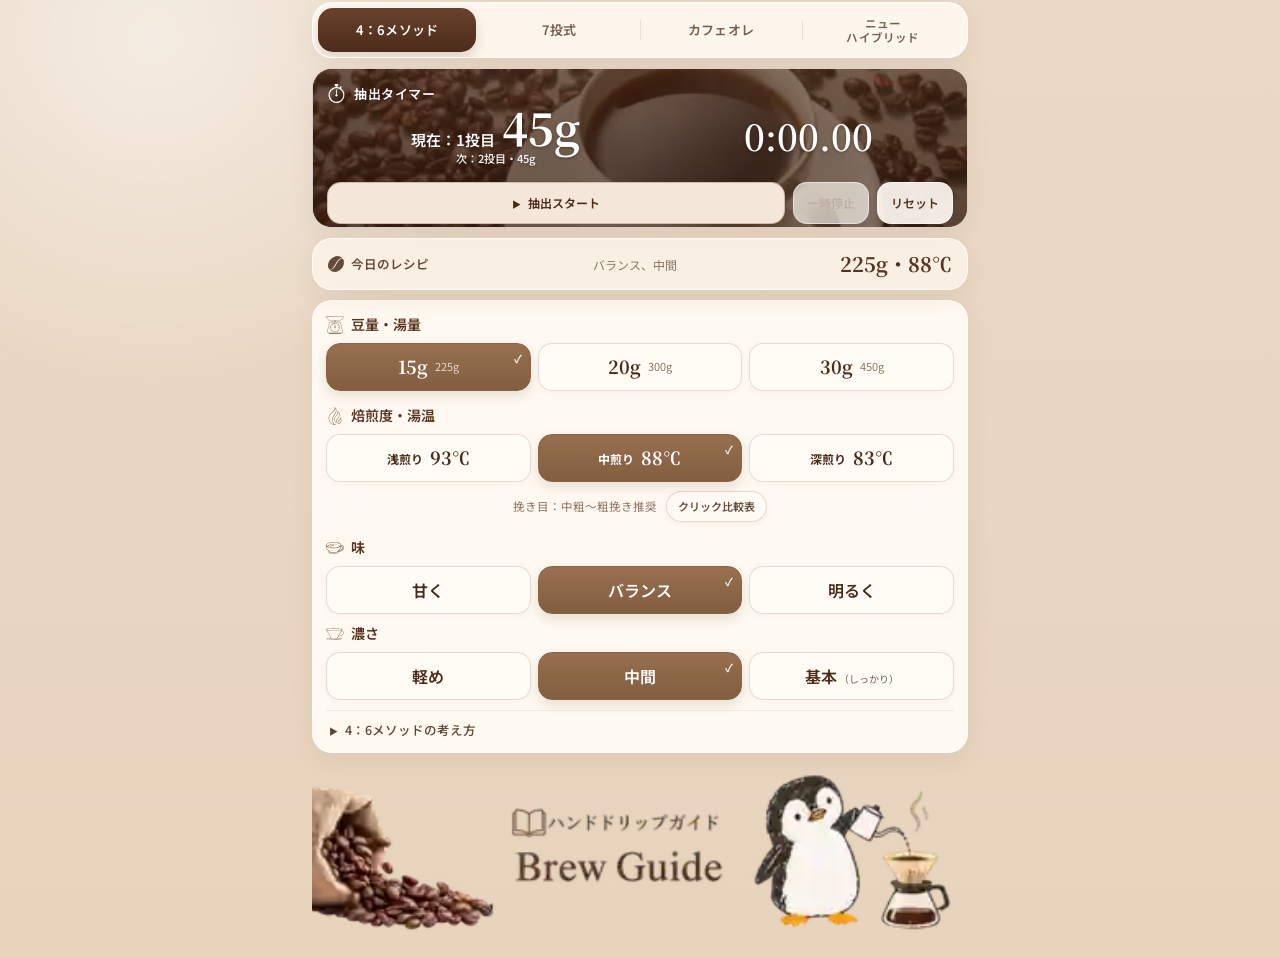
==== index.html @ 6f5ba607 "Repair recipe mode selector locking" ====
<!doctype html>
<html lang="ja">
<head>
<meta charset="utf-8">
<meta name="viewport" content="width=device-width,initial-scale=1,viewport-fit=cover">
<meta name="theme-color" content="#ead8c4">
<meta name="apple-mobile-web-app-capable" content="yes">
<meta name="apple-mobile-web-app-title" content="Brew Guide">
<title>Brew Guide</title>
<link rel="preconnect" href="https://fonts.googleapis.com">
<link rel="preconnect" href="https://fonts.gstatic.com" crossorigin>
<link href="https://fonts.googleapis.com/css2?family=Noto+Sans+JP:wght@400;500;600;700&family=Noto+Serif+JP:wght@500;600;700&display=swap" rel="stylesheet">
<link rel="manifest" href="manifest.webmanifest?v=19">
<link rel="apple-touch-icon" href="./apple-touch-icon.png?v=19">
<link rel="stylesheet" href="./theme.css?v=31">
</head>
<body>
<main class="wrap">
  <nav class="modeSwitch" aria-label="抽出レシピ切替">
    <button class="modeBtn active" data-mode="46">4：6メソッド</button>
    <button class="modeBtn" data-mode="seven">7投式</button>
    <button class="modeBtn" data-mode="cafe">カフェオレ</button>
    <button class="modeBtn hybridModeBtn" data-mode="hybrid">ニュー<br>ハイブリッド</button>
  </nav>

  <section class="timer fourSixTimer" id="timerSection">
    <div class="timerTitle"><svg class="icon" aria-hidden="true"><use href="./coffee-icons.svg#stopwatch"></use></svg>抽出タイマー</div>
    <div class="timerCard" id="timerCard">
      <div class="dots" id="dots"></div>
      <div class="readout">
        <div class="amountWrap">
          <div class="currentPour"><span class="timerStep" id="timerStep">現在：1投目</span><span class="timerAmount" id="timerAmount">45g</span></div>
          <span class="timerNext" id="timerNext">次：2投目・45g</span>
        </div>
        <div class="clock" id="clock">0:00.00</div>
      </div>
    </div>
    <div class="actions">
      <button class="primary" id="start">抽出スタート</button>
      <button id="pause" disabled>一時停止</button>
      <button id="reset">リセット</button>
    </div>
  </section>

  <section class="timer hidden" id="cafePourCard">
    <div class="timerTitle"><svg class="icon" aria-hidden="true"><use href="./coffee-icons.svg#dripper"></use></svg>抽出レシピ</div>
    <div class="cafePourStatic"><div class="cafePourMain" id="cafePourMain">30g × 5投</div></div>
  </section>

  <section class="card recipe">
    <div class="recipeLabel"><svg class="icon" aria-hidden="true"><use href="./coffee-icons.svg#bean"></use></svg>今日のレシピ</div>
    <div class="recipeStyle" id="summary">バランス、中間</div>
    <div class="recipeMeta"><span id="water">225g</span><span id="recipeSep">・</span><span id="temp">88℃</span></div>
  </section>

  <section class="card settings" id="settings46">
    <div class="block">
      <h2><svg class="icon" aria-hidden="true"><use href="./coffee-icons.svg#scale"></use></svg>豆量・湯量</h2>
      <div class="grid3" id="beans">
        <button class="choice bean active" data-v="15"><span class="beanMain">15g</span><span class="beanWater">225g</span></button>
        <button class="choice bean" data-v="20"><span class="beanMain">20g</span><span class="beanWater">300g</span></button>
        <button class="choice bean" data-v="30"><span class="beanMain">30g</span><span class="beanWater">450g</span></button>
      </div>
    </div>

    <div class="block">
      <h2><svg class="icon" aria-hidden="true"><use href="./coffee-icons.svg#flame"></use></svg>焙煎度・湯温</h2>
      <div class="grid3" id="roasts">
        <button class="choice roast" data-v="light"><strong>浅煎り</strong><span class="temp">93℃</span></button>
        <button class="choice roast active" data-v="medium"><strong>中煎り</strong><span class="temp">88℃</span></button>
        <button class="choice roast" data-v="dark"><strong>深煎り</strong><span class="temp">83℃</span></button>
      </div>
      <div class="grind"><span>挽き目：中粗〜粗挽き推奨</span><a class="compareBtn" href="./grinder.html">クリック比較表</a></div>
    </div>

    <div class="block tasteBlock">
      <h2><svg class="icon" aria-hidden="true"><use href="./coffee-icons.svg#taste"></use></svg>味</h2>
      <div class="grid3 taste" id="flavors">
        <button class="choice" data-v="sweet">甘く</button>
        <button class="choice active" data-v="balanced">バランス</button>
        <button class="choice" data-v="bright">明るく</button>
      </div>
    </div>

    <div class="block strengthBlock">
      <h2><svg class="icon" aria-hidden="true"><use href="./coffee-icons.svg#dripper"></use></svg>濃さ</h2>
      <div class="grid3" id="strengthChoices">
        <button class="choice" data-v="1">軽め</button>
        <button class="choice active" data-v="2">中間</button>
        <button class="choice" data-v="3">基本<span class="strengthNote">（しっかり）</span></button>
      </div>
    </div>

    <details>
      <summary>4：6メソッドの考え方</summary>
      <div class="details">
        <p>1. 粉量の15倍のお湯を使います。20gなら300gです。</p>
        <p>2. 総湯量を40％と60％に分けます。</p>
        <p>3. 最初の40％を2投に分け、1投目と2投目の量で甘さと明るさを調整します。</p>
        <p>4. 残り60％は分割回数で濃度を調整します。</p>
      </div>
    </details>
  </section>

  <section class="card fixedSettings hidden" id="settingsSeven">
    <p class="cafeSectionTitle"><svg class="icon" aria-hidden="true"><use href="./coffee-icons.svg#scale"></use></svg>抽出レシピ</p>
    <div class="infoGrid">
      <div class="infoItem"><div class="infoLabel">豆量</div><div class="infoValue">17.5g</div></div>
      <div class="infoItem"><div class="infoLabel">総湯量</div><div class="infoValue">210g</div></div>
      <div class="infoItem"><div class="infoLabel">1投あたり</div><div class="infoValue">30g × 7投</div></div>
      <div class="infoItem"><div class="infoLabel">注湯間隔</div><div class="infoValue">20秒</div></div>
      <div class="infoItem wide"><div class="infoLabel">湯温</div><div class="infoSplit"><div class="infoValue">90℃ → 75℃</div><span>1〜4投目 → 5〜7投目</span></div></div>
      <div class="infoItem wide"><div class="infoLabel">挽き目</div><div class="infoValue">粗挽き</div><div class="infoSub">TIMEMORE C2：30〜31クリック目安</div><a class="compareBtn infoCompare" href="./grinder.html">クリック比較表</a></div>
    </div>
    <div class="timelineWrap">
      <div class="timelineLabel">注湯タイミング</div>
      <div class="timeline">0:00 / 0:20 / 0:40 / 1:00 / 1:20 / 1:40 / 2:00</div>
      <p class="note">1:10に75℃への温度切替を通知。7投目以降は落ち切りまでタイマーを継続します。</p>
    </div>
    <details>
      <summary>7投式の考え方</summary>
      <div class="details">
        <p>1. 粗挽きの粉に対して、少量のお湯を7回に分けて注ぎます。</p>
        <p>2. 注湯を細かく分けることで、新しいお湯が粉に触れるタイミングを繰り返し作り、粗挽きでもしっかりと抽出を進めます。</p>
        <p>3. 水位を低く保ちながら抽出時間を確保することで、ラウンドでスムーズな口当たりと、甘さ・質感を引き出すことを狙います。</p>
        <p>4. 前半4投は90℃で香りや酸をしっかり抽出し、後半3投は75℃に下げて、苦味を抑えながら甘さと質感を整えます。</p>
      </div>
    </details>
  </section>

  <section class="card fixedSettings hidden" id="settingsHybrid">
    <p class="cafeSectionTitle"><svg class="icon" aria-hidden="true"><use href="./coffee-icons.svg#scale"></use></svg>抽出レシピ</p>
    <div class="grid2 hybridBeans" id="hybridBeans">
      <button class="choice bean" data-v="15"><span class="beanMain">15g</span><span class="beanWater">225g</span></button>
      <button class="choice bean active" data-v="20"><span class="beanMain">20g</span><span class="beanWater">300g</span></button>
    </div>
    <div class="infoGrid hybridInfoGrid">
      <div class="infoItem"><div class="infoLabel">ドリッパー</div><div class="infoValue">HARIO SWITCH</div></div>
      <div class="infoItem"><div class="infoLabel">後半の湯温</div><div class="infoValue">70℃</div></div>
    </div>
    <div class="timelineWrap hybridTimeline">
      <div class="timelineLabel">抽出タイミング</div>
      <div class="hybridSteps" id="hybridSteps"></div>
    </div>
    <details>
      <summary>ニューハイブリッドメソッドの考え方</summary>
      <div class="details">
        <p>1. 最初はスイッチを閉じ、浸漬状態で蒸らして甘さを引き出します。</p>
        <p>2. スイッチを開いて透過抽出へ切り替え、前半200gまで注ぎます。</p>
        <p>3. 後半はお湯を70℃に下げ、再びスイッチを閉じて300gまで浸漬します。</p>
        <p>4. 2:45に開いて落とし、苦味を抑えながら甘さと質感を整えます。</p>
      </div>
    </details>
  </section>

  <section class="card fixedSettings hidden" id="settingsCafe">
    <p class="cafeSectionTitle"><svg class="icon" aria-hidden="true"><use href="./coffee-icons.svg#scale"></use></svg>抽出レシピ</p>
    <div class="grid2" id="cafeBeans">
      <button class="choice bean active" data-v="15"><span class="beanMain">15g</span><span class="beanWater">150g</span></button>
      <button class="choice bean" data-v="20"><span class="beanMain">20g</span><span class="beanWater">200g</span></button>
    </div>
    <div class="infoGrid cafeInfoGrid">
      <div class="infoItem"><div class="infoLabel">挽き目</div><div class="infoValue">中挽き</div></div>
      <div class="infoItem"><div class="infoLabel">豆：お湯</div><div class="infoValue">1：10</div></div>
    </div>
    <div class="milkCalc">
      <p class="cafeSectionTitle"><svg class="icon" aria-hidden="true"><use href="./coffee-icons.svg#cup"></use></svg>仕上げの比率</p>
      <div class="grid2 milkRatios" id="milkRatios">
        <button class="choice" data-v="3:7">3：7<br><small>バランス</small></button>
        <button class="choice active" data-v="4:6">4：6<br><small>コーヒー強め</small></button>
      </div>
      <div class="calcResults">
        <div class="calcBox"><div class="calcLabel">加える牛乳</div><div class="calcValue" id="milkAmount">180g</div></div>
        <div class="calcBox"><div class="calcLabel">完成量</div><div class="calcValue" id="finalAmount">300g</div></div>
      </div>
      <p class="note" id="cafeExample">15gでは抽出液120gを目安に計算しています。</p>
    </div>
  </section>

  <div id="footerSpacer" aria-hidden="true"></div>
  <footer class="brand"><img src="./footer-banner.webp?v=30" alt="ハンドドリップガイド Brew Guide"></footer>
</main>

<script>
const S={
  mode:'46',
  beans:15,
  roast:'medium',
  flavor:'balanced',
  strength:2,
  share:50,
  cafeBeans:15,
  hybridBeans:20,
  milkRatio:'4:6',
  elapsed:0,
  running:false,
  timer:null,
  recipe:[],
  last:0,
  audio:null,
  started:null,
  wake:null,
  tempNotified:false,
  footerTarget:null
};

const R={light:93,medium:88,dark:83};
const F={sweet:'甘く',balanced:'バランス',bright:'明るく'};
const ST={1:'軽め',2:'中間',3:'基本'};
const T46_REGULAR=[0,45,90,130,160];
const T46_SMALL=[0,35,70,100,120];
const T7=[0,20,40,60,80,100,120];
const HYBRID_TIMES={
  15:[0,35,85,100,125,160],
  20:[0,40,90,105,130,165]
};

const $=selector=>document.querySelector(selector);
const $$=selector=>[...document.querySelectorAll(selector)];
const fmt=n=>Math.round(n*10)%10?Number(n).toFixed(1):String(Math.round(n));
const stepClock=seconds=>`${Math.floor(seconds/60)}:${String(seconds%60).padStart(2,'0')}`;

function makeHybridRecipe(){
  const beans=S.hybridBeans;
  const times=HYBRID_TIMES[beans];
  const bloom=beans*2;
  const second=beans*6;
  const third=beans*10;
  const total=beans*15;
  const finish=beans===15?180:times.at(-1)+45;
  return[
    {time:times[0],label:'スイッチ閉',amount:`${bloom}g`,detail:`閉じて${bloom}gまで注ぐ（蒸らし）`,next:`次 ${stepClock(times[1])}：開いて${second}g`},
    {time:times[1],label:'スイッチ開',amount:`${second}g`,detail:`開いて${second}gまで注ぐ`,next:`次 ${stepClock(times[2])}：${third}gまで注ぐ`},
    {time:times[2],label:'注湯',amount:`${third}g`,detail:`${third}gまで注ぐ`,next:`次 ${stepClock(times[3])}：お湯を70℃へ`},
    {time:times[3],kind:'temp',label:'湯温',amount:'70℃',detail:'お湯を70℃に冷ます',next:`次 ${stepClock(times[4])}：閉じて${total}g`},
    {time:times[4],label:'スイッチ閉',amount:`${total}g`,detail:`閉じて${total}gまで注ぐ`,next:`次 ${stepClock(times[5])}：スイッチを開く`},
    {time:times[5],label:'スイッチ開',amount:'待つ',detail:'スイッチを開ける',next:`次 ${stepClock(finish)}：ドリッパーを外す`}
  ];
}

function renderHybridTimeline(){
  const finish=S.hybridBeans===15?180:S.recipe.at(-1).time+45;
  $('#hybridSteps').innerHTML=S.recipe.map(step=>`
    <div class="hybridStep"><b>${stepClock(step.time)}</b><span>${step.detail}</span></div>
  `).join('')+`<div class="hybridStep"><b>${stepClock(finish)}</b><span>ドリッパーを外して完成</span></div>`;
}

function active(id,value){
  $$(`#${id} .choice`).forEach(button=>{
    button.classList.toggle('active',button.dataset.v==value);
  });
}

function lockSettings(locked){
  $$('#beans .choice,#roasts .choice,#flavors .choice,#strengthChoices .choice,#cafeBeans .choice,#hybridBeans .choice,.modeBtn')
    .forEach(element=>{element.disabled=locked});
}

async function keepAwake(){
  if(!('wakeLock' in navigator)||S.wake)return;
  try{
    S.wake=await navigator.wakeLock.request('screen');
    S.wake.addEventListener('release',()=>{S.wake=null});
  }catch(e){
    S.wake=null;
  }
}

function releaseWake(){
  if(!S.wake)return;
  const lock=S.wake;
  S.wake=null;
  lock.release().catch(()=>{});
}

function footerTop(){
  return $('.brand').getBoundingClientRect().top+window.scrollY;
}

function captureFooterTarget(){
  const spacer=$('#footerSpacer');
  if(!spacer)return;
  spacer.style.height='0px';
  S.footerTarget=footerTop();
}

function alignFooter(){
  const spacer=$('#footerSpacer');
  if(!spacer)return;
  spacer.style.height='0px';

  if(S.mode==='46'){
    S.footerTarget=footerTop();
    return;
  }
  if(S.footerTarget==null)return;

  const gap=Math.max(0,S.footerTarget-footerTop());
  spacer.style.height=`${gap}px`;
}

function setMode(mode){
  if(S.running)return;
  if(S.mode==='46')captureFooterTarget();
  if(mode==='cafe')S.cafeBeans=15;

  S.mode=mode;

  $$('.modeBtn').forEach(button=>{
    button.classList.toggle('active',button.dataset.mode===mode);
  });
  $('#timerSection').classList.toggle('hidden',mode==='cafe');
  $('#timerSection').classList.toggle('sevenTimer',mode==='seven');
  $('#timerSection').classList.toggle('fourSixTimer',mode==='46');
  $('#timerSection').classList.toggle('hybridTimer',mode==='hybrid');
  $('#cafePourCard').classList.toggle('hidden',mode!=='cafe');
  $('.recipe').classList.toggle('sevenRecipe',mode==='seven');
  $('.recipe').classList.toggle('cafeRecipe',mode==='cafe');
  $('.recipe').classList.toggle('hybridRecipe',mode==='hybrid');
  $('#settings46').classList.toggle('hidden',mode!=='46');
  $('#settingsSeven').classList.toggle('hidden',mode!=='seven');
  $('#settingsHybrid').classList.toggle('hidden',mode!=='hybrid');
  $('#settingsCafe').classList.toggle('hidden',mode!=='cafe');

  reset();
  build();
  alignFooter();
}

function showRecipeTemp(show){
  $('#recipeSep').style.display=show?'':'none';
  $('#temp').style.display=show?'':'none';
}

function cafeStyleName(){
  return S.milkRatio==='3:7'?'バランス':'コーヒー強め';
}

function build(){
  if(S.mode==='seven'){
    showRecipeTemp(true);
    S.recipe=T7.map((time,index)=>({time,amount:30,temp:index<4?90:75}));
    $('#water').textContent='210g';
    $('#temp').textContent='90→75℃';
    $('#summary').innerHTML='<b>4投目まで 90℃</b><b>5投目から 75℃</b>';
  }else if(S.mode==='hybrid'){
    showRecipeTemp(true);
    S.recipe=makeHybridRecipe();
    $('#water').textContent=`${S.hybridBeans*15}g`;
    $('#temp').textContent='後半70℃';
    $('#summary').textContent='浸漬 → 透過 → 浸漬';
    active('hybridBeans',S.hybridBeans);
    renderHybridTimeline();
  }else if(S.mode==='cafe'){
    showRecipeTemp(false);
    const total=S.cafeBeans*10;
    const pour=total/5;
    S.recipe=[];
    $('#water').textContent='';
    $('#summary').textContent=`${S.cafeBeans}g　${cafeStyleName()}`;
    $('#cafePourMain').textContent=`${fmt(pour)}g × 5投`;
    active('cafeBeans',S.cafeBeans);
    calcMilk();
  }else{
    showRecipeTemp(true);
    const total=S.beans*15;
    const front=total*.4;
    const back=total*.6;
    const first=front*S.share/100;
    const second=front-first;
    const later=back/S.strength;
    const pours=[first,second,...Array(S.strength).fill(later)];

    const times=S.beans===15?T46_SMALL:T46_REGULAR;
    S.recipe=pours.map((amount,index)=>({time:times[index],amount}));
    $('#water').textContent=`${total}g`;
    $('#temp').textContent=`${R[S.roast]}℃`;
    $('#summary').textContent=`${F[S.flavor]}、${ST[S.strength]}`;
    active('beans',S.beans);
    active('roasts',S.roast);
    active('flavors',S.flavor);
    active('strengthChoices',S.strength);
  }

  if(!S.running){
    S.last=0;
    view(false);
  }
}

function dots(index){
  $('#dots').innerHTML=S.recipe
    .map((_,i)=>`<span class="dot ${i<index?'done':''} ${i===index?'current':''}"></span>`)
    .join('');
}

function clock(ms){
  const centiseconds=Math.max(0,Math.floor(ms/10));
  const minutes=Math.floor(centiseconds/6000);
  const seconds=Math.floor((centiseconds%6000)/100);
  const fraction=centiseconds%100;
  return `${minutes}:${String(seconds).padStart(2,'0')}.${String(fraction).padStart(2,'0')}`;
}

function endMs(){
  if(!S.recipe.length)return 0;
  if(S.mode==='hybrid'&&S.hybridBeans===15)return 180000;
  const drainTime=S.mode==='46'?(S.beans===15?40:50):45;
  return(S.recipe.at(-1).time+drainTime)*1000;
}

function beep(){
  try{
    if(!S.audio)S.audio=new(window.AudioContext||window.webkitAudioContext)();
    const context=S.audio;
    const now=context.currentTime;
    const oscillator=context.createOscillator();
    const gain=context.createGain();

    oscillator.frequency.value=760;
    gain.gain.setValueAtTime(.15,now);
    gain.gain.exponentialRampToValueAtTime(.0001,now+.2);
    oscillator.connect(gain);
    gain.connect(context.destination);
    oscillator.start();
    oscillator.stop(now+.21);
  }catch(e){}
}

function tempBeep(){
  try{
    if(!S.audio)S.audio=new(window.AudioContext||window.webkitAudioContext)();
    const context=S.audio;
    const now=context.currentTime;

    [[620,0],[880,.16]].forEach(([frequency,delay])=>{
      const oscillator=context.createOscillator();
      const gain=context.createGain();
      const start=now+delay;

      oscillator.frequency.value=frequency;
      gain.gain.setValueAtTime(.13,start);
      gain.gain.exponentialRampToValueAtTime(.0001,start+.12);
      oscillator.connect(gain);
      gain.connect(context.destination);
      oscillator.start(start);
      oscillator.stop(start+.13);
    });
  }catch(e){}
}

function flash(){
  const card=$('#timerCard');
  card.classList.remove('alert');
  void card.offsetWidth;
  card.classList.add('alert');
  setTimeout(()=>card.classList.remove('alert'),850);
}

function finish(){
  const end=endMs();
  clearInterval(S.timer);
  S.timer=null;
  S.elapsed=end;
  S.running=false;
  S.started=null;
  lockSettings(false);
  releaseWake();
  dots(S.recipe.length);
  $('#clock').textContent=clock(end);
  $('#timerStep').textContent='';
  $('#timerAmount').textContent='完成';
  $('#timerNext').textContent='';
  $('#start').disabled=false;
  $('#start').textContent='もう一度';
  $('#pause').disabled=true;
}

function view(effect=true){
  if(S.mode==='cafe')return;

  $('#clock').textContent=clock(S.elapsed);

  const seconds=S.elapsed/1000;
  let index=0;
  for(let i=0;i<S.recipe.length;i++){
    if(seconds>=S.recipe[i].time)index=i;
  }

  if((S.mode==='46'||S.mode==='hybrid')&&S.elapsed>=endMs()){
    if(S.running){
      finish();
    }else{
      dots(S.recipe.length);
      $('#timerStep').textContent='';
      $('#timerAmount').textContent='完成';
      $('#timerNext').textContent='';
    }
    return;
  }

  const changed=index!==S.last;
  dots(index);

  if(S.mode==='seven'&&seconds>=70&&seconds<80){
    $('#timerStep').textContent='温度';
    $('#timerAmount').textContent='75℃へ';
    $('#timerNext').textContent='';
    if(effect&&S.running&&!S.tempNotified){
      S.tempNotified=true;
      tempBeep();
      flash();
    }
  }else{
    if(S.mode==='46'){
      $('#timerStep').textContent=`現在：${index+1}投目`;
      $('#timerAmount').textContent=`${fmt(S.recipe[index].amount)}g`;
      $('#timerNext').textContent=index<S.recipe.length-1
        ?`次：${index+2}投目・${fmt(S.recipe[index+1].amount)}g`
        :'次：抽出完了';
    }else if(S.mode==='hybrid'){
      const step=S.recipe[index];
      $('#timerStep').textContent=step.label;
      $('#timerAmount').textContent=step.amount;
      $('#timerNext').textContent=step.next;
    }else{
      $('#timerStep').textContent=`${index+1}投目`;
      $('#timerAmount').textContent=`${fmt(S.recipe[index].amount)}g`;
      $('#timerNext').textContent='';
    }

    if(effect&&S.running&&changed){
      if(S.mode==='hybrid'&&S.recipe[index].kind==='temp')tempBeep();
      else beep();
      flash();
    }
  }

  S.last=index;
}

function start(){
  if(S.mode==='cafe'||S.running)return;

  if((S.mode==='46'||S.mode==='hybrid')&&S.elapsed>=endMs()){
    S.elapsed=0;
    S.last=0;
  }

  try{
    if(!S.audio)S.audio=new(window.AudioContext||window.webkitAudioContext)();
    if(S.audio.state==='suspended')S.audio.resume();
  }catch(e){}

  S.running=true;
  S.started=performance.now()-S.elapsed;
  lockSettings(true);
  keepAwake();
  $('#start').disabled=true;
  $('#pause').disabled=false;
  $('#start').textContent='抽出中';
  view(false);

  S.timer=setInterval(()=>{
    S.elapsed=performance.now()-S.started;
    view(true);
  },10);
}

function stop(resume=true){
  if(S.running)S.elapsed=performance.now()-S.started;
  clearInterval(S.timer);
  S.timer=null;
  S.running=false;
  S.started=null;
  lockSettings(false);
  releaseWake();
  $('#start').disabled=false;
  $('#pause').disabled=true;
  $('#start').textContent=resume&&S.elapsed>0?'再開':'抽出スタート';
  view(false);
}

function reset(){
  if(S.timer)clearInterval(S.timer);
  S.timer=null;
  S.running=false;
  S.started=null;
  S.elapsed=0;
  S.last=0;
  S.tempNotified=false;
  lockSettings(false);
  releaseWake();
  $('#start').disabled=false;
  $('#pause').disabled=true;
  $('#start').textContent='抽出スタート';

  if(S.mode!=='cafe'&&S.recipe.length)view(false);
}

function calcMilk(){
  const coffee=S.cafeBeans===15?120:160;
  const factor=S.milkRatio==='3:7'?7/3:1.5;
  const milk=Math.round(coffee*factor);
  const finalAmount=Math.round(coffee+milk);

  $('#milkAmount').textContent=`${milk}g`;
  $('#finalAmount').textContent=`${finalAmount}g`;
  $('#cafeExample').textContent=`${S.cafeBeans}gでは抽出液${coffee}gを目安に計算しています。`;

  if(S.mode==='cafe'){
    $('#summary').textContent=`${S.cafeBeans}g　${cafeStyleName()}　完成量${finalAmount}g`;
  }
}

$$('.modeBtn').forEach(button=>{
  button.onclick=()=>setMode(button.dataset.mode);
});
$$('#beans .choice').forEach(button=>{
  button.onclick=()=>{
    S.beans=+button.dataset.v;
    reset();
    build();
    alignFooter();
  };
});
$$('#roasts .choice').forEach(button=>{
  button.onclick=()=>{
    S.roast=button.dataset.v;
    build();
    alignFooter();
  };
});
$$('#flavors .choice').forEach(button=>{
  button.onclick=()=>{
    S.flavor=button.dataset.v;
    S.share=S.flavor==='sweet'?40:S.flavor==='bright'?60:50;
    reset();
    build();
    alignFooter();
  };
});
$$('#strengthChoices .choice').forEach(button=>{
  button.onclick=()=>{
    S.strength=+button.dataset.v;
    reset();
    build();
    alignFooter();
  };
});
$$('#cafeBeans .choice').forEach(button=>{
  button.onclick=()=>{
    S.cafeBeans=+button.dataset.v;
    reset();
    build();
    alignFooter();
  };
});
$('#hybridBeans .choice').forEach(button=>{
  button.onclick=()=>{
    S.hybridBeans=+button.dataset.v;
    reset();
    build();
    alignFooter();
  };
});
$('#milkRatios .choice').forEach(button=>{
  button.onclick=()=>{
    S.milkRatio=button.dataset.v;
    active('milkRatios',S.milkRatio);
    calcMilk();
    alignFooter();
  };
});

$('#start').onclick=start;
$('#pause').onclick=()=>stop(true);
$('#reset').onclick=reset;

document.addEventListener('visibilitychange',()=>{
  if(document.visibilityState==='visible'&&S.running)keepAwake();
});

build();
requestAnimationFrame(()=>{
  captureFooterTarget();
  if(document.fonts&&document.fonts.ready){
    document.fonts.ready.then(()=>{
      if(S.mode==='46')captureFooterTarget();
      else alignFooter();
    });
  }
});

window.addEventListener('resize',()=>{
  if(S.mode==='46')captureFooterTarget();
  else alignFooter();
});

if('serviceWorker' in navigator){
  addEventListener('load',()=>navigator.serviceWorker.register('./sw.js?v=34').catch(()=>{}));
}
</script>
</body>
</html>
---- theme.css ----
:root{
  --bg:#ead8c4;
  --ink:#4a2b1b;
  --muted:#8d7463;
  --deep:#56321f;
  --line:rgba(86,50,31,.16);
  --shadow:0 8px 24px rgba(82,52,32,.07);
  --sans:'Noto Sans JP',-apple-system,BlinkMacSystemFont,'Hiragino Sans','Yu Gothic',Meiryo,sans-serif;
  --serif:'Noto Serif JP','Yu Mincho','Hiragino Mincho ProN',serif;
}
*{box-sizing:border-box}
html{background:var(--bg)}
body{
  margin:0;
  min-height:100vh;
  background:
    radial-gradient(circle at 12% 4%,rgba(255,255,255,.5),transparent 24%),
    linear-gradient(180deg,#ead9c6 0%,#e8d4bd 100%);
  color:var(--ink);
  font-family:var(--sans);
  line-height:1.42;
}
button{
  font:inherit;
  cursor:pointer;
  -webkit-tap-highlight-color:transparent;
}
.wrap{width:min(100%,680px);margin:auto;padding:2px 12px 24px}

.modeSwitch{
  display:grid;
  grid-template-columns:repeat(4,1fr);
  gap:4px;
  position:relative;
  overflow:hidden;
  padding:5px;
  border:1px solid rgba(255,255,255,.72);
  border-radius:20px;
  background:rgba(255,250,243,.88);
  box-shadow:var(--shadow);
}
.modeBtn{
  position:relative;
  min-height:44px;
  border:0;
  border-radius:15px;
  background:transparent;
  color:#765d4c;
  font-size:13px;
  font-weight:600;
  letter-spacing:.02em;
  transition:.18s ease;
}
.modeBtn+.modeBtn:before{
  content:'';
  position:absolute;
  left:-2px;
  top:12px;
  bottom:12px;
  width:1px;
  background:rgba(86,50,31,.12);
}
.modeBtn.active{
  background:linear-gradient(180deg,#68422c,#4d2c1b);
  color:#fff;
  box-shadow:0 6px 12px rgba(76,44,26,.18);
}
.modeBtn.active:before,.modeBtn.active+.modeBtn:before{opacity:0}
.modeBtn:disabled{opacity:.58;cursor:not-allowed}
.hybridModeBtn{font-size:11.5px;line-height:1.22}

.card,.timer{
  margin-top:10px;
  border:1px solid rgba(255,255,255,.72);
  border-radius:20px;
  box-shadow:var(--shadow);
}
.timer{
  position:relative;
  isolation:isolate;
  overflow:hidden;
  padding:14px;
  background:#76563f;
  color:#fff;
}
.timer:before{
  content:'';
  position:absolute;
  inset:0;
  z-index:-2;
  background:
    linear-gradient(90deg,rgba(62,35,20,.72),rgba(78,48,29,.58)),
    url('./timer-bg.webp') center/cover no-repeat;
}
.timer:after{
  content:'';
  position:absolute;
  inset:0;
  z-index:-1;
  background:linear-gradient(180deg,rgba(0,0,0,.04),rgba(0,0,0,.15));
}
.timerTitle{
  display:flex;
  align-items:center;
  gap:8px;
  margin:0 0 2px;
  padding-right:42%;
  color:#fff;
  font-size:13px;
  font-weight:600;
  letter-spacing:.04em;
  text-shadow:0 1px 3px rgba(38,20,10,.42);
}
.icon{width:18px;height:18px;display:inline-block;flex:0 0 auto;color:currentColor}
.timerTitle .icon{width:19px;height:19px;color:#fff}
.timerCard{
  padding:0 6px 3px;
  border:0;
  border-radius:15px;
  background:transparent;
  text-align:center;
  transition:.2s;
}
.timerCard.alert{background:rgba(255,250,243,.18);transform:scale(1.005)}
.dots{
  display:flex;
  position:absolute;
  top:18px;
  right:18px;
  z-index:2;
  justify-content:center;
  gap:7px;
  margin:0;
}
.dot{width:7px;height:7px;border:1.5px solid #fff;border-radius:50%}
.dot.current{background:#fff;transform:scale(1.25)}
.dot.done{background:#fff;opacity:.38}
.readout{display:grid;grid-template-columns:1.08fr .92fr;align-items:center;gap:12px}
.amountWrap{display:flex;flex-direction:column;align-items:center;justify-content:center;min-width:0}
.currentPour{display:flex;align-items:baseline;justify-content:center;gap:7px;min-width:0}
.timerNext{
  min-height:15px;
  margin-top:1px;
  color:rgba(255,255,255,.9);
  font-size:11px;
  font-weight:600;
  line-height:1.2;
  white-space:nowrap;
  text-shadow:0 1px 3px rgba(38,20,10,.42);
}
.timerNext:empty{display:none}
.timerStep{
  color:#fff;
  font-size:15px;
  font-weight:600;
  white-space:nowrap;
  text-shadow:0 1px 3px rgba(38,20,10,.42);
}
.timerAmount{
  color:#fff;
  font-family:var(--serif);
  font-size:44px;
  font-weight:700;
  font-variant-numeric:tabular-nums;
  line-height:1;
  text-shadow:0 1px 3px rgba(38,20,10,.42);
}
.clock{
  color:#fff;
  font-family:var(--serif);
  font-size:36px;
  font-weight:600;
  font-variant-numeric:tabular-nums;
  line-height:1;
  white-space:nowrap;
  text-shadow:0 1px 3px rgba(38,20,10,.42);
}

.actions{display:flex;gap:8px;margin-top:6px}
.actions button{
  min-height:42px;
  padding:0 13px;
  border:1px solid rgba(255,255,255,.48);
  border-radius:14px;
  background:rgba(255,250,243,.92);
  color:var(--deep);
  box-shadow:0 4px 10px rgba(65,39,24,.12);
  font-size:12px;
  font-weight:600;
  white-space:nowrap;
}
.actions .primary{
  flex:1;
  border-color:rgba(86,50,31,.24);
  background:#f4e6d8;
  color:#4a2b1b;
  box-shadow:0 4px 10px rgba(65,39,24,.10);
}
.actions .primary:before{content:'▶';margin-right:7px;color:#4a2b1b;font-size:9px}
.actions button:disabled{background:rgba(255,250,243,.66);color:#bdafa4;box-shadow:none}
.actions .primary:disabled:before{opacity:.5}
.fourSixTimer,.sevenTimer,.hybridTimer{
  min-height:160px;
  height:160px;
  display:flex;
  flex-direction:column;
  justify-content:center;
}
.fourSixTimer .actions,.sevenTimer .actions,.hybridTimer .actions{margin-top:0;transform:translateY(12px)}

#cafePourCard{
  min-height:160px;
  display:flex;
  flex-direction:column;
  justify-content:center;
  padding:10px;
}
#cafePourCard .timerTitle{margin-bottom:4px}
.cafePourStatic{
  display:flex;
  align-items:center;
  justify-content:center;
  min-height:92px;
  border:1px solid rgba(255,255,255,.32);
  border-radius:16px;
  background:transparent;
}
.cafePourMain{
  color:#fff;
  font-family:var(--serif);
  font-size:32px;
  font-weight:700;
  text-shadow:0 1px 3px rgba(38,20,10,.42);
}

.recipe{
  display:grid;
  grid-template-columns:auto 1fr auto;
  align-items:center;
  gap:10px;
  padding:11px 15px;
  border:1px solid rgba(255,255,255,.76);
  background:rgba(255,248,239,.72);
  backdrop-filter:blur(8px);
}
.recipeLabel{
  display:flex;
  align-items:center;
  gap:7px;
  color:#654a39;
  font-size:12.5px;
  font-weight:600;
  line-height:1.3;
  white-space:nowrap;
}
.recipeLabel .icon{width:16px;height:16px}
.recipeStyle{color:#8b7565;font-size:12px;text-align:center}
.recipeMeta{
  color:var(--deep);
  font-family:var(--serif);
  font-size:20px;
  font-weight:700;
  white-space:nowrap;
}
.recipe.sevenRecipe,.recipe.cafeRecipe{grid-template-columns:auto 1fr}
.recipe.hybridRecipe{grid-template-columns:auto 1fr auto}
.recipe.sevenRecipe .recipeLabel,.recipe.hybridRecipe .recipeLabel{font-size:0}
.recipe.sevenRecipe .recipeLabel:after,.recipe.hybridRecipe .recipeLabel:after{
  content:'抽出ポイント';
  color:#654a39;
  font-size:12.5px;
  font-weight:600;
  line-height:1.3;
}
.recipe.sevenRecipe .recipeStyle{
  display:flex;
  justify-content:flex-end;
  gap:8px;
  flex-wrap:wrap;
  color:#4a2b1b;
  font-size:12px;
  font-weight:700;
  line-height:1.42;
}
.recipe.sevenRecipe .recipeStyle b{color:#4a2b1b;font-weight:700}
.recipe.hybridRecipe .recipeStyle{color:#654a39;font-size:11.5px;font-weight:700;white-space:nowrap}
.recipe.hybridRecipe .recipeMeta{font-size:17px}
.recipe.cafeRecipe .recipeStyle{
  color:#654a39;
  font-size:12px;
  font-weight:600;
  line-height:1.42;
  text-align:right;
}
.recipe.sevenRecipe .recipeMeta,.recipe.cafeRecipe .recipeMeta{display:none}

.settings{
  padding:14px 13px 13px;
  border:1px solid rgba(255,255,255,.78);
  background:rgba(255,250,243,.96);
}
.block+.block{margin-top:13px;padding-top:2px}
.block.tasteBlock{margin-top:14px}
.block.strengthBlock{margin-top:8px}
.block h2,.cafeSectionTitle{
  display:flex;
  align-items:center;
  gap:7px;
  margin:0 0 8px;
  color:var(--deep);
  font-size:14px;
  font-weight:600;
}
.block h2 .icon,.cafeSectionTitle .icon{width:18px;height:18px;color:#765038}
.grid3{display:grid;grid-template-columns:repeat(3,1fr);gap:7px}
.grid2{display:grid;grid-template-columns:repeat(2,1fr);gap:7px}
.choice{
  position:relative;
  min-height:48px;
  padding:7px 9px;
  border:1px solid var(--line);
  border-radius:14px;
  background:rgba(255,252,247,.9);
  color:var(--ink);
  box-shadow:0 2px 8px rgba(84,49,29,.035);
  transition:.16s ease;
}
.choice.active{
  border-color:#8b6345;
  background:linear-gradient(180deg,#96704f,#825d40);
  color:#fff;
  box-shadow:0 5px 12px rgba(99,65,42,.14);
}
.choice.active:after{
  content:'✓';
  position:absolute;
  top:7px;
  right:8px;
  color:#fff;
  font-size:11px;
  font-weight:700;
  opacity:.92;
}
.choice:disabled{opacity:.6}
.bean,.roast{display:flex;align-items:center;justify-content:center;gap:7px}
.beanMain{font-family:var(--serif);font-size:18px;font-weight:700}
.beanWater{color:var(--muted);font-size:11px}
.active .beanWater{color:rgba(255,255,255,.75)}
.roast strong{font-size:12px}
.temp{font-family:var(--serif);font-size:18px;font-weight:700}
.taste .choice,#strengthChoices .choice,.milkRatios .choice{font-weight:600}
.strengthNote{margin-left:2px;font-size:.62em;font-weight:400;opacity:.78}
.grind{
  display:flex;
  align-items:center;
  justify-content:center;
  gap:9px;
  flex-wrap:wrap;
  margin:9px 2px 0;
  color:var(--muted);
  font-size:11.5px;
}
.compareBtn{
  display:inline-flex;
  align-items:center;
  justify-content:center;
  min-height:31px;
  padding:4px 11px;
  border:1px solid var(--line);
  border-radius:999px;
  background:#fffaf4;
  color:#684b39;
  box-shadow:0 2px 7px rgba(84,49,29,.05);
  font-size:11px;
  font-weight:600;
  text-decoration:none;
}
.settings details,
.fixedSettings details{
  margin-top:10px;
  padding:10px 3px 0;
  border-top:1px solid rgba(86,50,31,.08);
}
.settings summary,
.fixedSettings summary{
  list-style:none;
  color:#5f4434;
  cursor:pointer;
  font-size:12.5px;
  font-weight:500;
}
.settings summary::-webkit-details-marker,
.fixedSettings summary::-webkit-details-marker{display:none}
.settings summary:before,
.fixedSettings summary:before{content:'▶';margin-right:7px;font-size:9px}
.settings details[open] summary:before,
.fixedSettings details[open] summary:before{content:'▼'}
.details{padding:5px 3px 0;color:var(--muted);font-size:11px}

.fixedSettings{padding:14px 13px;background:rgba(255,250,243,.96)}
.infoGrid{display:grid;grid-template-columns:repeat(2,1fr);gap:8px}
.cafeInfoGrid{margin-top:8px}
.infoItem{
  padding:10px 12px;
  border:1px solid rgba(255,255,255,.55);
  border-radius:14px;
  background:#f4e6d8;
}
.infoLabel{margin-bottom:2px;color:var(--muted);font-size:10.5px}
.infoValue{color:var(--deep);font-family:var(--serif);font-size:17px;font-weight:700}
.infoSub{margin-top:3px;color:var(--muted);font-size:10.5px}
.wide{grid-column:1/-1}
.infoSplit{display:flex;align-items:baseline;justify-content:space-between;gap:8px}
.infoSplit span{color:var(--muted);font-size:10.5px}
.infoCompare{margin-top:7px}
.timelineWrap{margin-top:11px;padding:10px 2px 0;border-top:1px solid rgba(86,50,31,.08)}
.timelineLabel{margin-bottom:3px;color:var(--muted);font-size:10.5px}
.timeline{color:#5b4233;font-size:12px;font-weight:600;white-space:nowrap}
.hybridSteps{display:grid;gap:4px;color:#5b4233;font-size:11px}
.hybridStep{display:grid;grid-template-columns:36px 1fr;gap:7px;align-items:baseline}
.hybridStep b{font-family:var(--serif);font-size:11.5px;font-variant-numeric:tabular-nums}
.hybridBeans{margin-bottom:7px}
.hybridInfoGrid .infoValue{font-size:16px}
.hybridInfoGrid .infoItem:first-child .infoValue{font-family:var(--sans);font-size:12px}
.note{margin:5px 0 0;color:var(--muted);font-size:10.5px}
.milkCalc{margin-top:12px;padding-top:10px;border-top:1px solid rgba(86,50,31,.08)}
.milkRatios .choice{font-size:11.5px;line-height:1.3}
.calcResults{display:grid;grid-template-columns:1fr 1fr;gap:8px;margin-top:8px}
.calcBox{padding:9px 11px;border-radius:14px;background:#f4e6d8}
.calcLabel{color:var(--muted);font-size:10px}
.calcValue{margin-top:2px;color:var(--deep);font-family:var(--serif);font-size:20px;font-weight:700}

#settings46{min-height:438px}
#settingsSeven,#settingsCafe,#settingsHybrid{min-height:395px}
#settingsSeven .infoGrid>.infoItem.wide:last-child{
  display:grid;
  grid-template-columns:auto auto auto 1fr;
  grid-template-areas:'label value button .' 'sub sub sub sub';
  align-items:center;
  column-gap:8px;
  row-gap:1px;
  padding:6px 10px;
}
#settingsSeven .infoGrid>.infoItem.wide:last-child .infoLabel{grid-area:label;margin:0;white-space:nowrap}
#settingsSeven .infoGrid>.infoItem.wide:last-child .infoValue{grid-area:value;white-space:nowrap}
#settingsSeven .infoGrid>.infoItem.wide:last-child .infoCompare{
  grid-area:button;
  min-height:27px;
  margin:0;
  padding:3px 10px;
  white-space:nowrap;
}
#settingsSeven .infoGrid>.infoItem.wide:last-child .infoSub{grid-area:sub;margin:1px 0 0}

#footerSpacer{height:0;pointer-events:none}
.brand{
  margin-top:11px;
  overflow:visible;
  border:0;
  border-radius:0;
  background:transparent;
  box-shadow:none;
}
.brand img{
  display:block;
  width:100%;
  max-width:100%;
  height:auto;
  margin:0;
  object-fit:contain;
  object-position:center;
}
.hidden{display:none!important}

@media(max-width:430px){
  .wrap{padding:2px 10px 14px}
  .modeSwitch{padding:4px;border-radius:18px}
  .modeBtn{min-height:40px;font-size:10.5px;line-height:1.25}
  .hybridModeBtn{font-size:10px}
  .card,.timer{margin-top:7px;border-radius:18px}
  .timer{padding:10px 10px 9px}
  .timerTitle{margin-bottom:1px;padding-right:44%;font-size:12.5px}
  .timerCard{padding:0 4px 2px}
  .dots{top:16px;gap:6px}
  .dot{width:6px;height:6px}
  .readout{gap:8px}
  .timerStep{font-size:13.5px}
  .fourSixTimer .timerStep,.sevenTimer .timerStep{font-size:14px}
  .hybridTimer .timerStep{font-size:12px}
  .hybridTimer .timerAmount{font-size:34px}
  .timerNext{font-size:10.5px}
  .timerAmount{font-size:38px}
  .clock{font-size:31px}
  .actions{gap:6px;margin-top:5px}
  .actions button{min-height:36px;padding:0 10px;font-size:11.5px}
  .recipe{padding:8px 11px}
  .recipeStyle{font-size:11.5px}
  .recipeMeta{font-size:18px}
  .recipe.sevenRecipe .recipeStyle,.recipe.cafeRecipe .recipeStyle{font-size:11.5px}
  .recipe.hybridRecipe{gap:6px}
  .recipe.hybridRecipe .recipeLabel:after{font-size:11px}
  .recipe.hybridRecipe .recipeStyle{font-size:10.5px}
  .recipe.hybridRecipe .recipeMeta{font-size:15px}
  .recipe.sevenRecipe .recipeStyle{gap:5px}
  .settings,.fixedSettings{padding:10px 10px 11px}
  .block h2,.cafeSectionTitle{font-size:13.5px}
  .grid3,.grid2{gap:6px}
  .choice{min-height:45px;padding:6px}
  .beanMain{font-size:17px}
  .beanWater{font-size:10.5px}
  .temp{font-size:17px}
  .grind{font-size:11px}
  .compareBtn{min-height:29px;font-size:10.5px}
  .infoGrid{gap:6px}
  .infoItem{padding:7px 9px}
  .infoValue{font-size:16px}
  .timelineWrap{margin-top:8px;padding-top:7px}
  .timeline{font-size:10.7px}
  .note{font-size:10px}
  #cafePourCard{min-height:160px;padding:10px}
  #cafePourCard .cafePourStatic{min-height:92px}
  #cafePourCard .cafePourMain{font-size:30px}
  #settings46{min-height:379px;padding:7px 10px 8px}
  #settings46 .block+.block{margin-top:7px;padding-top:1px}
  #settings46 .block.tasteBlock{margin-top:7px}
  #settings46 .block.strengthBlock{margin-top:5px;padding-top:1px}
  #settings46 .block h2{margin-bottom:6px}
  #settings46 .grind{margin-top:6px}
  #settings46 details,#settingsSeven details,#settingsHybrid details{margin-top:6px;padding-top:5px}
  #settingsSeven,#settingsCafe,#settingsHybrid{min-height:364px}
  #settingsSeven .infoGrid>.infoItem.wide:last-child{padding:5px 9px;column-gap:7px;row-gap:0}
  #settingsSeven .infoGrid>.infoItem.wide:last-child .infoCompare{min-height:25px;padding:2px 8px;font-size:10px}
  #settingsSeven .infoGrid>.infoItem.wide:last-child .infoSub{font-size:10px}
  .brand{margin-top:8px}
}
@media(max-width:390px){
  .timer{padding-top:9px}
  .dots{top:15px}
  #settings46{min-height:367px}
  #settingsSeven,#settingsCafe,#settingsHybrid{min-height:352px}
}
@media(max-width:360px){
  .timerAmount{font-size:34px}
  .clock{font-size:28px}
  .timeline{font-size:10px;letter-spacing:-.02em}
  .recipe.hybridRecipe .recipeLabel:after{content:'ポイント'}
  .recipe.hybridRecipe .recipeStyle{font-size:10px}
  .recipe.hybridRecipe .recipeMeta{font-size:14px}
  .choice{min-height:43px}
}
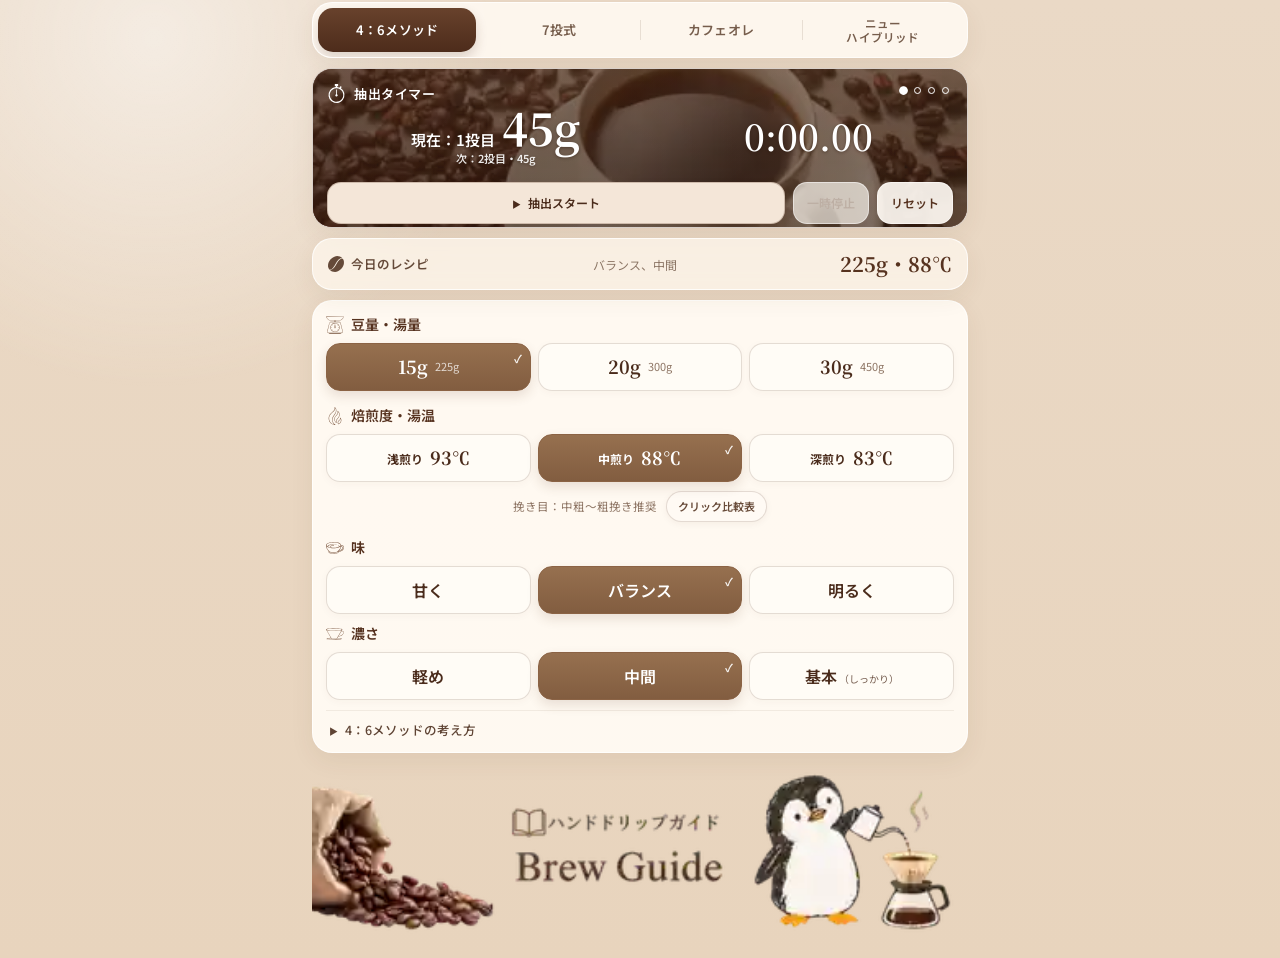
==== commit 041095e3: "Fix hybrid and cafe option controls" ====
--- a/index.html
+++ b/index.html
@@ -656,7 +656,7 @@
     alignFooter();
   };
 });
-$('#hybridBeans .choice').forEach(button=>{
+$$('#hybridBeans .choice').forEach(button=>{
   button.onclick=()=>{
     S.hybridBeans=+button.dataset.v;
     reset();
@@ -664,7 +664,7 @@
     alignFooter();
   };
 });
-$('#milkRatios .choice').forEach(button=>{
+$$('#milkRatios .choice').forEach(button=>{
   button.onclick=()=>{
     S.milkRatio=button.dataset.v;
     active('milkRatios',S.milkRatio);
@@ -698,7 +698,7 @@
 });
 
 if('serviceWorker' in navigator){
-  addEventListener('load',()=>navigator.serviceWorker.register('./sw.js?v=34').catch(()=>{}));
+  addEventListener('load',()=>navigator.serviceWorker.register('./sw.js?v=35').catch(()=>{}));
 }
 </script>
 </body>
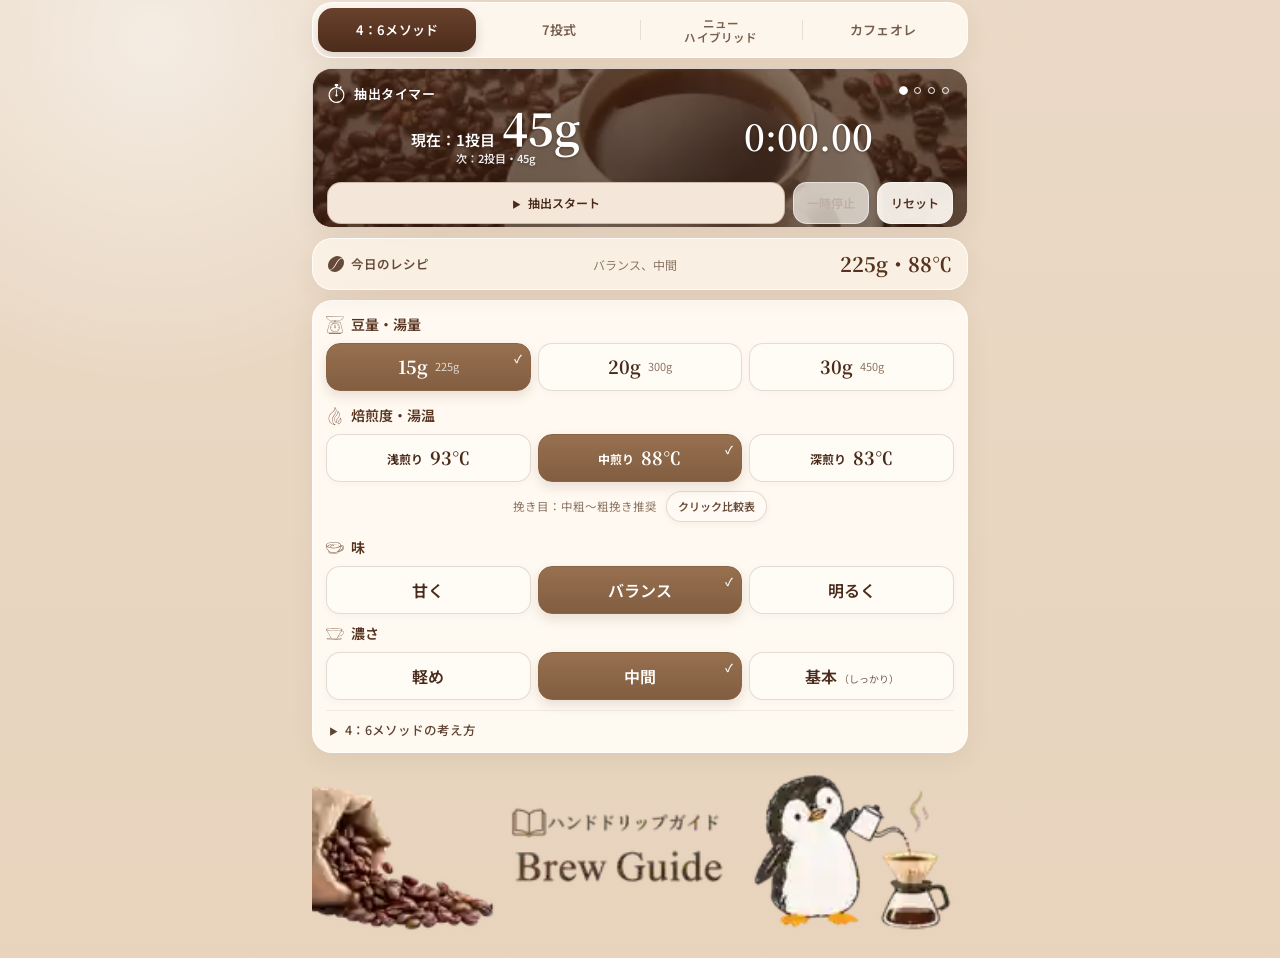
==== commit 646f1880: "Move cafe au lait tab to the right" ====
--- a/index.html
+++ b/index.html
@@ -19,8 +19,8 @@
   <nav class="modeSwitch" aria-label="抽出レシピ切替">
     <button class="modeBtn active" data-mode="46">4：6メソッド</button>
     <button class="modeBtn" data-mode="seven">7投式</button>
+    <button class="modeBtn hybridModeBtn" data-mode="hybrid">ニュー<br>ハイブリッド</button>
     <button class="modeBtn" data-mode="cafe">カフェオレ</button>
-    <button class="modeBtn hybridModeBtn" data-mode="hybrid">ニュー<br>ハイブリッド</button>
   </nav>
 
   <section class="timer fourSixTimer" id="timerSection">
@@ -698,7 +698,7 @@
 });
 
 if('serviceWorker' in navigator){
-  addEventListener('load',()=>navigator.serviceWorker.register('./sw.js?v=35').catch(()=>{}));
+  addEventListener('load',()=>navigator.serviceWorker.register('./sw.js?v=36').catch(()=>{}));
 }
 </script>
 </body>
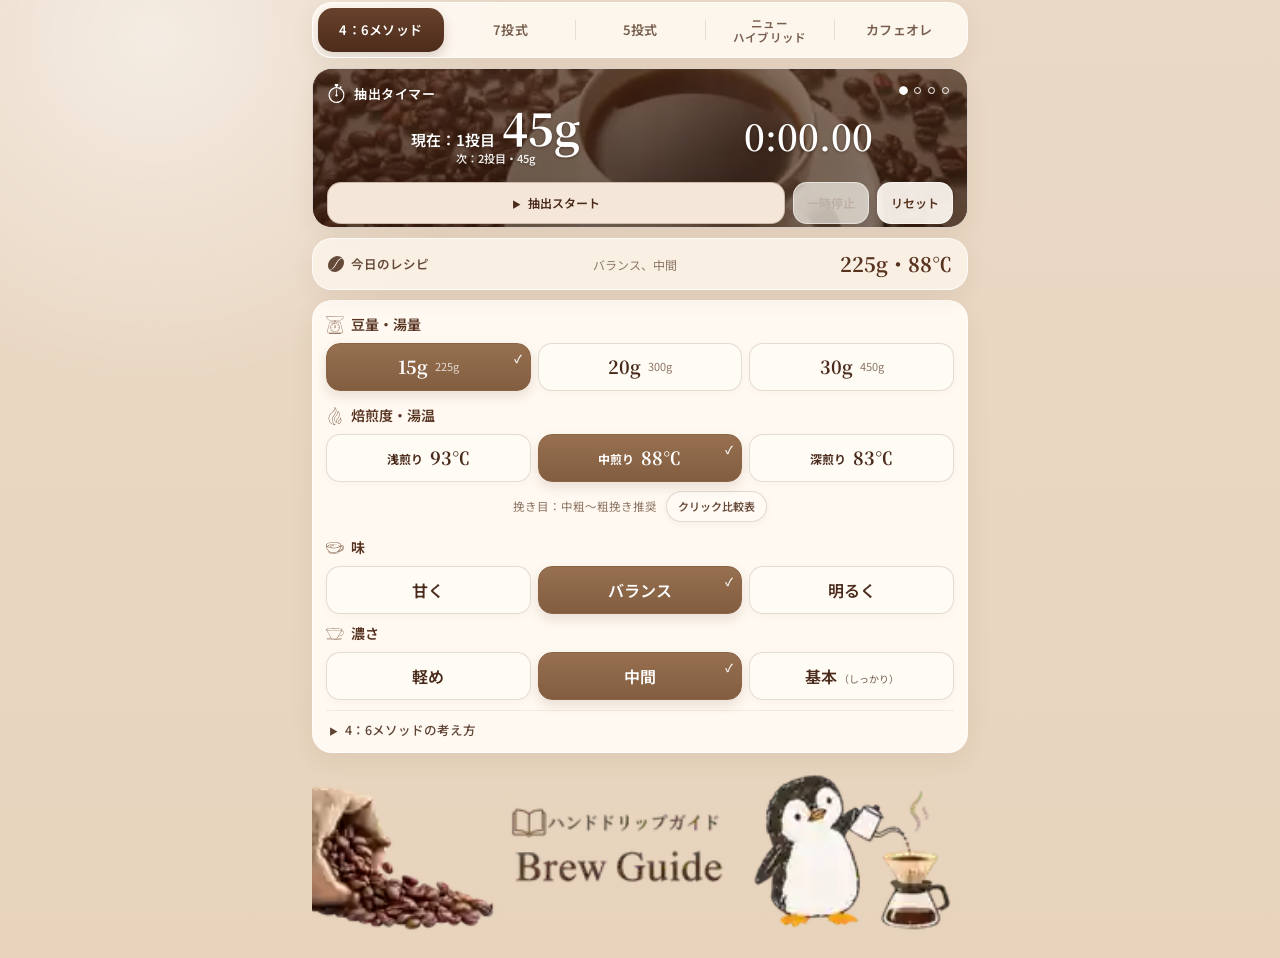
==== commit 843d4aa0: "Add five-pour light roast recipe" ====
--- a/index.html
+++ b/index.html
@@ -12,13 +12,14 @@
 <link href="https://fonts.googleapis.com/css2?family=Noto+Sans+JP:wght@400;500;600;700&family=Noto+Serif+JP:wght@500;600;700&display=swap" rel="stylesheet">
 <link rel="manifest" href="manifest.webmanifest?v=19">
 <link rel="apple-touch-icon" href="./apple-touch-icon.png?v=19">
-<link rel="stylesheet" href="./theme.css?v=31">
+<link rel="stylesheet" href="./theme.css?v=33">
 </head>
 <body>
 <main class="wrap">
   <nav class="modeSwitch" aria-label="抽出レシピ切替">
     <button class="modeBtn active" data-mode="46">4：6メソッド</button>
     <button class="modeBtn" data-mode="seven">7投式</button>
+    <button class="modeBtn" data-mode="five">5投式</button>
     <button class="modeBtn hybridModeBtn" data-mode="hybrid">ニュー<br>ハイブリッド</button>
     <button class="modeBtn" data-mode="cafe">カフェオレ</button>
   </nav>
@@ -128,6 +129,23 @@
     </details>
   </section>
 
+  <section class="card fixedSettings hidden" id="settingsFive">
+    <p class="cafeSectionTitle"><svg class="icon" aria-hidden="true"><use href="./coffee-icons.svg#scale"></use></svg>抽出レシピ</p>
+    <div class="grid2 fiveBeans" id="fiveBeans">
+      <button class="choice bean active" data-v="15"><span class="beanMain">15g</span><span class="beanWater">255g</span></button>
+      <button class="choice bean" data-v="20"><span class="beanMain">20g</span><span class="beanWater">340g</span></button>
+    </div>
+    <div class="infoGrid fiveInfoGrid">
+      <div class="infoItem"><div class="infoLabel">湯温</div><div class="infoValue">96℃</div></div>
+      <div class="infoItem"><div class="infoLabel">豆：お湯</div><div class="infoValue">1：17</div></div>
+    </div>
+    <div class="grind fiveGrind"><span>挽き目：中細挽き・コマンダンテ21クリック</span><a class="compareBtn" href="./grinder.html">クリック比較表</a></div>
+    <div class="timelineWrap fiveTimeline">
+      <div class="timelineLabel">注湯タイミング</div>
+      <div class="hybridSteps" id="fiveSteps"></div>
+    </div>
+  </section>
+
   <section class="card fixedSettings hidden" id="settingsHybrid">
     <p class="cafeSectionTitle"><svg class="icon" aria-hidden="true"><use href="./coffee-icons.svg#scale"></use></svg>抽出レシピ</p>
     <div class="grid2 hybridBeans" id="hybridBeans">
@@ -138,6 +156,7 @@
       <div class="infoItem"><div class="infoLabel">ドリッパー</div><div class="infoValue">HARIO SWITCH</div></div>
       <div class="infoItem"><div class="infoLabel">後半の湯温</div><div class="infoValue">70℃</div></div>
     </div>
+    <div class="grind hybridGrind"><span>挽き目：コマンダンテ28クリック</span><a class="compareBtn" href="./grinder.html">クリック比較表</a></div>
     <div class="timelineWrap hybridTimeline">
       <div class="timelineLabel">抽出タイミング</div>
       <div class="hybridSteps" id="hybridSteps"></div>
@@ -191,6 +210,7 @@
   share:50,
   cafeBeans:15,
   hybridBeans:20,
+  fiveBeans:15,
   milkRatio:'4:6',
   elapsed:0,
   running:false,
@@ -213,6 +233,22 @@
 const HYBRID_TIMES={
   15:[0,35,85,100,125,160],
   20:[0,40,90,105,130,165]
+};
+const FIVE_RECIPES={
+  15:[
+    {time:0,pour:38,cumulative:38,note:'しっかりスピン'},
+    {time:30,pour:82,cumulative:120},
+    {time:60,pour:30,cumulative:150},
+    {time:80,pour:47,cumulative:197},
+    {time:100,pour:58,cumulative:255,note:'軽くスピン'}
+  ],
+  20:[
+    {time:0,pour:50,cumulative:50,note:'しっかりスピン'},
+    {time:30,pour:110,cumulative:160},
+    {time:60,pour:40,cumulative:200},
+    {time:80,pour:63,cumulative:263},
+    {time:100,pour:77,cumulative:340,note:'軽くスピン'}
+  ]
 };
 
 const $=selector=>document.querySelector(selector);
@@ -245,6 +281,21 @@
   `).join('')+`<div class="hybridStep"><b>${stepClock(finish)}</b><span>ドリッパーを外して完成</span></div>`;
 }
 
+function makeFiveRecipe(){
+  return FIVE_RECIPES[S.fiveBeans].map((step,index)=>({
+    ...step,
+    label:`${index+1}投目`,
+    amount:`${step.pour}g`,
+    next:`累計${step.cumulative}g${step.note?`・${step.note}`:''}`
+  }));
+}
+
+function renderFiveTimeline(){
+  $('#fiveSteps').innerHTML=S.recipe.map(step=>`
+    <div class="hybridStep"><b>${stepClock(step.time)}</b><span>${step.pour}g（累計${step.cumulative}g）${step.note?`・${step.note}`:''}</span></div>
+  `).join('')+'<div class="hybridStep"><b>2:45</b><span>落とし切り</span></div>';
+}
+
 function active(id,value){
   $$(`#${id} .choice`).forEach(button=>{
     button.classList.toggle('active',button.dataset.v==value);
@@ -252,7 +303,7 @@
 }
 
 function lockSettings(locked){
-  $$('#beans .choice,#roasts .choice,#flavors .choice,#strengthChoices .choice,#cafeBeans .choice,#hybridBeans .choice,.modeBtn')
+  $$('#beans .choice,#roasts .choice,#flavors .choice,#strengthChoices .choice,#cafeBeans .choice,#hybridBeans .choice,#fiveBeans .choice,.modeBtn')
     .forEach(element=>{element.disabled=locked});
 }
 
@@ -311,14 +362,17 @@
   });
   $('#timerSection').classList.toggle('hidden',mode==='cafe');
   $('#timerSection').classList.toggle('sevenTimer',mode==='seven');
+  $('#timerSection').classList.toggle('fiveTimer',mode==='five');
   $('#timerSection').classList.toggle('fourSixTimer',mode==='46');
   $('#timerSection').classList.toggle('hybridTimer',mode==='hybrid');
   $('#cafePourCard').classList.toggle('hidden',mode!=='cafe');
   $('.recipe').classList.toggle('sevenRecipe',mode==='seven');
+  $('.recipe').classList.toggle('fiveRecipe',mode==='five');
   $('.recipe').classList.toggle('cafeRecipe',mode==='cafe');
   $('.recipe').classList.toggle('hybridRecipe',mode==='hybrid');
   $('#settings46').classList.toggle('hidden',mode!=='46');
   $('#settingsSeven').classList.toggle('hidden',mode!=='seven');
+  $('#settingsFive').classList.toggle('hidden',mode!=='five');
   $('#settingsHybrid').classList.toggle('hidden',mode!=='hybrid');
   $('#settingsCafe').classList.toggle('hidden',mode!=='cafe');
 
@@ -343,6 +397,14 @@
     $('#water').textContent='210g';
     $('#temp').textContent='90→75℃';
     $('#summary').innerHTML='<b>4投目まで 90℃</b><b>5投目から 75℃</b>';
+  }else if(S.mode==='five'){
+    showRecipeTemp(true);
+    S.recipe=makeFiveRecipe();
+    $('#water').textContent=`${S.fiveBeans*17}g`;
+    $('#temp').textContent='96℃';
+    $('#summary').textContent='浅煎りを甘く';
+    active('fiveBeans',S.fiveBeans);
+    renderFiveTimeline();
   }else if(S.mode==='hybrid'){
     showRecipeTemp(true);
     S.recipe=makeHybridRecipe();
@@ -405,6 +467,7 @@
 function endMs(){
   if(!S.recipe.length)return 0;
   if(S.mode==='hybrid'&&S.hybridBeans===15)return 180000;
+  if(S.mode==='five')return 165000;
   const drainTime=S.mode==='46'?(S.beans===15?40:50):45;
   return(S.recipe.at(-1).time+drainTime)*1000;
 }
@@ -487,7 +550,7 @@
     if(seconds>=S.recipe[i].time)index=i;
   }
 
-  if((S.mode==='46'||S.mode==='hybrid')&&S.elapsed>=endMs()){
+  if((S.mode==='46'||S.mode==='hybrid'||S.mode==='five')&&S.elapsed>=endMs()){
     if(S.running){
       finish();
     }else{
@@ -518,7 +581,7 @@
       $('#timerNext').textContent=index<S.recipe.length-1
         ?`次：${index+2}投目・${fmt(S.recipe[index+1].amount)}g`
         :'次：抽出完了';
-    }else if(S.mode==='hybrid'){
+    }else if(S.mode==='hybrid'||S.mode==='five'){
       const step=S.recipe[index];
       $('#timerStep').textContent=step.label;
       $('#timerAmount').textContent=step.amount;
@@ -542,7 +605,7 @@
 function start(){
   if(S.mode==='cafe'||S.running)return;
 
-  if((S.mode==='46'||S.mode==='hybrid')&&S.elapsed>=endMs()){
+  if((S.mode==='46'||S.mode==='hybrid'||S.mode==='five')&&S.elapsed>=endMs()){
     S.elapsed=0;
     S.last=0;
   }
@@ -656,6 +719,14 @@
     alignFooter();
   };
 });
+$$('#fiveBeans .choice').forEach(button=>{
+  button.onclick=()=>{
+    S.fiveBeans=+button.dataset.v;
+    reset();
+    build();
+    alignFooter();
+  };
+});
 $$('#hybridBeans .choice').forEach(button=>{
   button.onclick=()=>{
     S.hybridBeans=+button.dataset.v;
@@ -698,7 +769,7 @@
 });
 
 if('serviceWorker' in navigator){
-  addEventListener('load',()=>navigator.serviceWorker.register('./sw.js?v=36').catch(()=>{}));
+  addEventListener('load',()=>navigator.serviceWorker.register('./sw.js?v=38').catch(()=>{}));
 }
 </script>
 </body>
--- a/theme.css
+++ b/theme.css
@@ -29,7 +29,7 @@
 
 .modeSwitch{
   display:grid;
-  grid-template-columns:repeat(4,1fr);
+  grid-template-columns:repeat(5,1fr);
   gap:4px;
   position:relative;
   overflow:hidden;
@@ -199,14 +199,14 @@
 .actions .primary:before{content:'▶';margin-right:7px;color:#4a2b1b;font-size:9px}
 .actions button:disabled{background:rgba(255,250,243,.66);color:#bdafa4;box-shadow:none}
 .actions .primary:disabled:before{opacity:.5}
-.fourSixTimer,.sevenTimer,.hybridTimer{
+.fourSixTimer,.sevenTimer,.hybridTimer,.fiveTimer{
   min-height:160px;
   height:160px;
   display:flex;
   flex-direction:column;
   justify-content:center;
 }
-.fourSixTimer .actions,.sevenTimer .actions,.hybridTimer .actions{margin-top:0;transform:translateY(12px)}
+.fourSixTimer .actions,.sevenTimer .actions,.hybridTimer .actions,.fiveTimer .actions{margin-top:0;transform:translateY(12px)}
 
 #cafePourCard{
   min-height:160px;
@@ -263,9 +263,9 @@
   white-space:nowrap;
 }
 .recipe.sevenRecipe,.recipe.cafeRecipe{grid-template-columns:auto 1fr}
-.recipe.hybridRecipe{grid-template-columns:auto 1fr auto}
-.recipe.sevenRecipe .recipeLabel,.recipe.hybridRecipe .recipeLabel{font-size:0}
-.recipe.sevenRecipe .recipeLabel:after,.recipe.hybridRecipe .recipeLabel:after{
+.recipe.hybridRecipe,.recipe.fiveRecipe{grid-template-columns:auto 1fr auto}
+.recipe.sevenRecipe .recipeLabel,.recipe.hybridRecipe .recipeLabel,.recipe.fiveRecipe .recipeLabel{font-size:0}
+.recipe.sevenRecipe .recipeLabel:after,.recipe.hybridRecipe .recipeLabel:after,.recipe.fiveRecipe .recipeLabel:after{
   content:'抽出ポイント';
   color:#654a39;
   font-size:12.5px;
@@ -283,8 +283,8 @@
   line-height:1.42;
 }
 .recipe.sevenRecipe .recipeStyle b{color:#4a2b1b;font-weight:700}
-.recipe.hybridRecipe .recipeStyle{color:#654a39;font-size:11.5px;font-weight:700;white-space:nowrap}
-.recipe.hybridRecipe .recipeMeta{font-size:17px}
+.recipe.hybridRecipe .recipeStyle,.recipe.fiveRecipe .recipeStyle{color:#654a39;font-size:11.5px;font-weight:700;white-space:nowrap}
+.recipe.hybridRecipe .recipeMeta,.recipe.fiveRecipe .recipeMeta{font-size:17px}
 .recipe.cafeRecipe .recipeStyle{
   color:#654a39;
   font-size:12px;
@@ -419,7 +419,10 @@
 .hybridSteps{display:grid;gap:4px;color:#5b4233;font-size:11px}
 .hybridStep{display:grid;grid-template-columns:36px 1fr;gap:7px;align-items:baseline}
 .hybridStep b{font-family:var(--serif);font-size:11.5px;font-variant-numeric:tabular-nums}
-.hybridBeans{margin-bottom:7px}
+.hybridBeans,.fiveBeans{margin-bottom:7px}
+.hybridGrind,.fiveGrind{margin:6px 2px 0}
+.hybridGrind .compareBtn,.fiveGrind .compareBtn{min-height:27px;padding:3px 10px}
+.fiveInfoGrid .infoValue{font-size:16px}
 .hybridInfoGrid .infoValue{font-size:16px}
 .hybridInfoGrid .infoItem:first-child .infoValue{font-family:var(--sans);font-size:12px}
 .note{margin:5px 0 0;color:var(--muted);font-size:10.5px}
@@ -431,7 +434,7 @@
 .calcValue{margin-top:2px;color:var(--deep);font-family:var(--serif);font-size:20px;font-weight:700}
 
 #settings46{min-height:438px}
-#settingsSeven,#settingsCafe,#settingsHybrid{min-height:395px}
+#settingsSeven,#settingsCafe,#settingsHybrid,#settingsFive{min-height:395px}
 #settingsSeven .infoGrid>.infoItem.wide:last-child{
   display:grid;
   grid-template-columns:auto auto auto 1fr;
@@ -485,7 +488,7 @@
   .dot{width:6px;height:6px}
   .readout{gap:8px}
   .timerStep{font-size:13.5px}
-  .fourSixTimer .timerStep,.sevenTimer .timerStep{font-size:14px}
+  .fourSixTimer .timerStep,.sevenTimer .timerStep,.fiveTimer .timerStep{font-size:14px}
   .hybridTimer .timerStep{font-size:12px}
   .hybridTimer .timerAmount{font-size:34px}
   .timerNext{font-size:10.5px}
@@ -497,10 +500,10 @@
   .recipeStyle{font-size:11.5px}
   .recipeMeta{font-size:18px}
   .recipe.sevenRecipe .recipeStyle,.recipe.cafeRecipe .recipeStyle{font-size:11.5px}
-  .recipe.hybridRecipe{gap:6px}
-  .recipe.hybridRecipe .recipeLabel:after{font-size:11px}
-  .recipe.hybridRecipe .recipeStyle{font-size:10.5px}
-  .recipe.hybridRecipe .recipeMeta{font-size:15px}
+  .recipe.hybridRecipe,.recipe.fiveRecipe{gap:6px}
+  .recipe.hybridRecipe .recipeLabel:after,.recipe.fiveRecipe .recipeLabel:after{font-size:11px}
+  .recipe.hybridRecipe .recipeStyle,.recipe.fiveRecipe .recipeStyle{font-size:10.5px}
+  .recipe.hybridRecipe .recipeMeta,.recipe.fiveRecipe .recipeMeta{font-size:15px}
   .recipe.sevenRecipe .recipeStyle{gap:5px}
   .settings,.fixedSettings{padding:10px 10px 11px}
   .block h2,.cafeSectionTitle{font-size:13.5px}
@@ -527,7 +530,7 @@
   #settings46 .block h2{margin-bottom:6px}
   #settings46 .grind{margin-top:6px}
   #settings46 details,#settingsSeven details,#settingsHybrid details{margin-top:6px;padding-top:5px}
-  #settingsSeven,#settingsCafe,#settingsHybrid{min-height:364px}
+  #settingsSeven,#settingsCafe,#settingsHybrid,#settingsFive{min-height:364px}
   #settingsSeven .infoGrid>.infoItem.wide:last-child{padding:5px 9px;column-gap:7px;row-gap:0}
   #settingsSeven .infoGrid>.infoItem.wide:last-child .infoCompare{min-height:25px;padding:2px 8px;font-size:10px}
   #settingsSeven .infoGrid>.infoItem.wide:last-child .infoSub{font-size:10px}
@@ -537,14 +540,14 @@
   .timer{padding-top:9px}
   .dots{top:15px}
   #settings46{min-height:367px}
-  #settingsSeven,#settingsCafe,#settingsHybrid{min-height:352px}
+  #settingsSeven,#settingsCafe,#settingsHybrid,#settingsFive{min-height:352px}
 }
 @media(max-width:360px){
   .timerAmount{font-size:34px}
   .clock{font-size:28px}
   .timeline{font-size:10px;letter-spacing:-.02em}
-  .recipe.hybridRecipe .recipeLabel:after{content:'ポイント'}
-  .recipe.hybridRecipe .recipeStyle{font-size:10px}
-  .recipe.hybridRecipe .recipeMeta{font-size:14px}
+  .recipe.hybridRecipe .recipeLabel:after,.recipe.fiveRecipe .recipeLabel:after{content:'ポイント'}
+  .recipe.hybridRecipe .recipeStyle,.recipe.fiveRecipe .recipeStyle{font-size:10px}
+  .recipe.hybridRecipe .recipeMeta,.recipe.fiveRecipe .recipeMeta{font-size:14px}
   .choice{min-height:43px}
 }
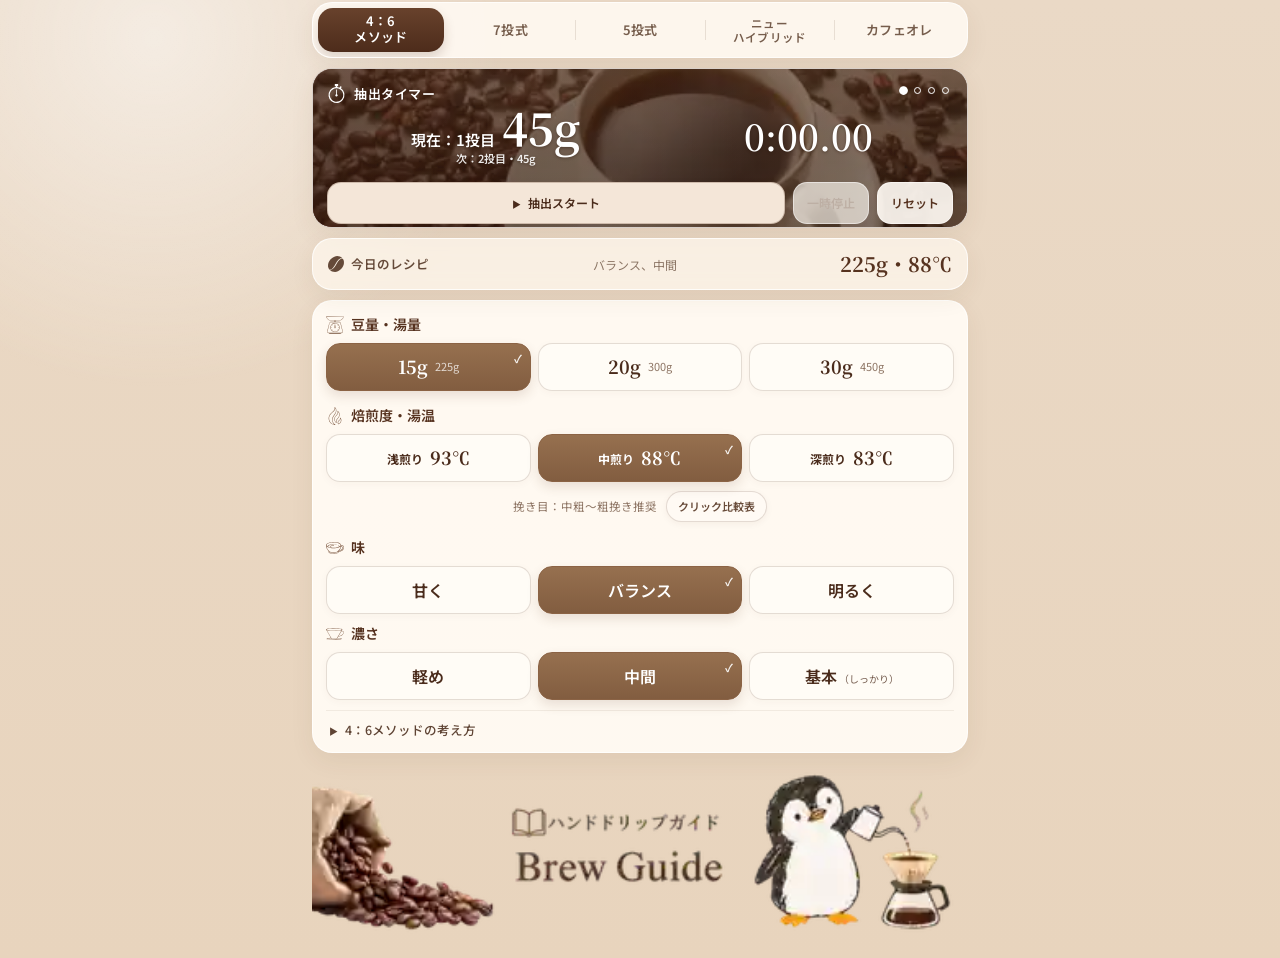
==== commit fc316db1: "Fix recipe tab wrapping and timer spacing" ====
--- a/index.html
+++ b/index.html
@@ -12,15 +12,15 @@
 <link href="https://fonts.googleapis.com/css2?family=Noto+Sans+JP:wght@400;500;600;700&family=Noto+Serif+JP:wght@500;600;700&display=swap" rel="stylesheet">
 <link rel="manifest" href="manifest.webmanifest?v=19">
 <link rel="apple-touch-icon" href="./apple-touch-icon.png?v=19">
-<link rel="stylesheet" href="./theme.css?v=33">
+<link rel="stylesheet" href="./theme.css?v=34">
 </head>
 <body>
 <main class="wrap">
   <nav class="modeSwitch" aria-label="抽出レシピ切替">
-    <button class="modeBtn active" data-mode="46">4：6メソッド</button>
+    <button class="modeBtn active" data-mode="46"><span class="twoLine">4：6<br>メソッド</span></button>
     <button class="modeBtn" data-mode="seven">7投式</button>
     <button class="modeBtn" data-mode="five">5投式</button>
-    <button class="modeBtn hybridModeBtn" data-mode="hybrid">ニュー<br>ハイブリッド</button>
+    <button class="modeBtn hybridModeBtn" data-mode="hybrid"><span class="twoLine">ニュー<br>ハイブリッド</span></button>
     <button class="modeBtn" data-mode="cafe">カフェオレ</button>
   </nav>
 
@@ -149,8 +149,8 @@
   <section class="card fixedSettings hidden" id="settingsHybrid">
     <p class="cafeSectionTitle"><svg class="icon" aria-hidden="true"><use href="./coffee-icons.svg#scale"></use></svg>抽出レシピ</p>
     <div class="grid2 hybridBeans" id="hybridBeans">
-      <button class="choice bean" data-v="15"><span class="beanMain">15g</span><span class="beanWater">225g</span></button>
-      <button class="choice bean active" data-v="20"><span class="beanMain">20g</span><span class="beanWater">300g</span></button>
+      <button class="choice bean active" data-v="15"><span class="beanMain">15g</span><span class="beanWater">225g</span></button>
+      <button class="choice bean" data-v="20"><span class="beanMain">20g</span><span class="beanWater">300g</span></button>
     </div>
     <div class="infoGrid hybridInfoGrid">
       <div class="infoItem"><div class="infoLabel">ドリッパー</div><div class="infoValue">HARIO SWITCH</div></div>
@@ -209,7 +209,7 @@
   strength:2,
   share:50,
   cafeBeans:15,
-  hybridBeans:20,
+  hybridBeans:15,
   fiveBeans:15,
   milkRatio:'4:6',
   elapsed:0,
@@ -769,7 +769,7 @@
 });
 
 if('serviceWorker' in navigator){
-  addEventListener('load',()=>navigator.serviceWorker.register('./sw.js?v=38').catch(()=>{}));
+  addEventListener('load',()=>navigator.serviceWorker.register('./sw.js?v=40').catch(()=>{}));
 }
 </script>
 </body>
--- a/theme.css
+++ b/theme.css
@@ -67,6 +67,7 @@
 }
 .modeBtn.active:before,.modeBtn.active+.modeBtn:before{opacity:0}
 .modeBtn:disabled{opacity:.58;cursor:not-allowed}
+.modeBtn .twoLine{display:inline-block;white-space:nowrap;line-height:1.22}
 .hybridModeBtn{font-size:11.5px;line-height:1.22}
 
 .card,.timer{
@@ -207,6 +208,7 @@
   justify-content:center;
 }
 .fourSixTimer .actions,.sevenTimer .actions,.hybridTimer .actions,.fiveTimer .actions{margin-top:0;transform:translateY(12px)}
+.hybridTimer .timerNext,.fiveTimer .timerNext{margin-top:7px;line-height:1.3}
 
 #cafePourCard{
   min-height:160px;
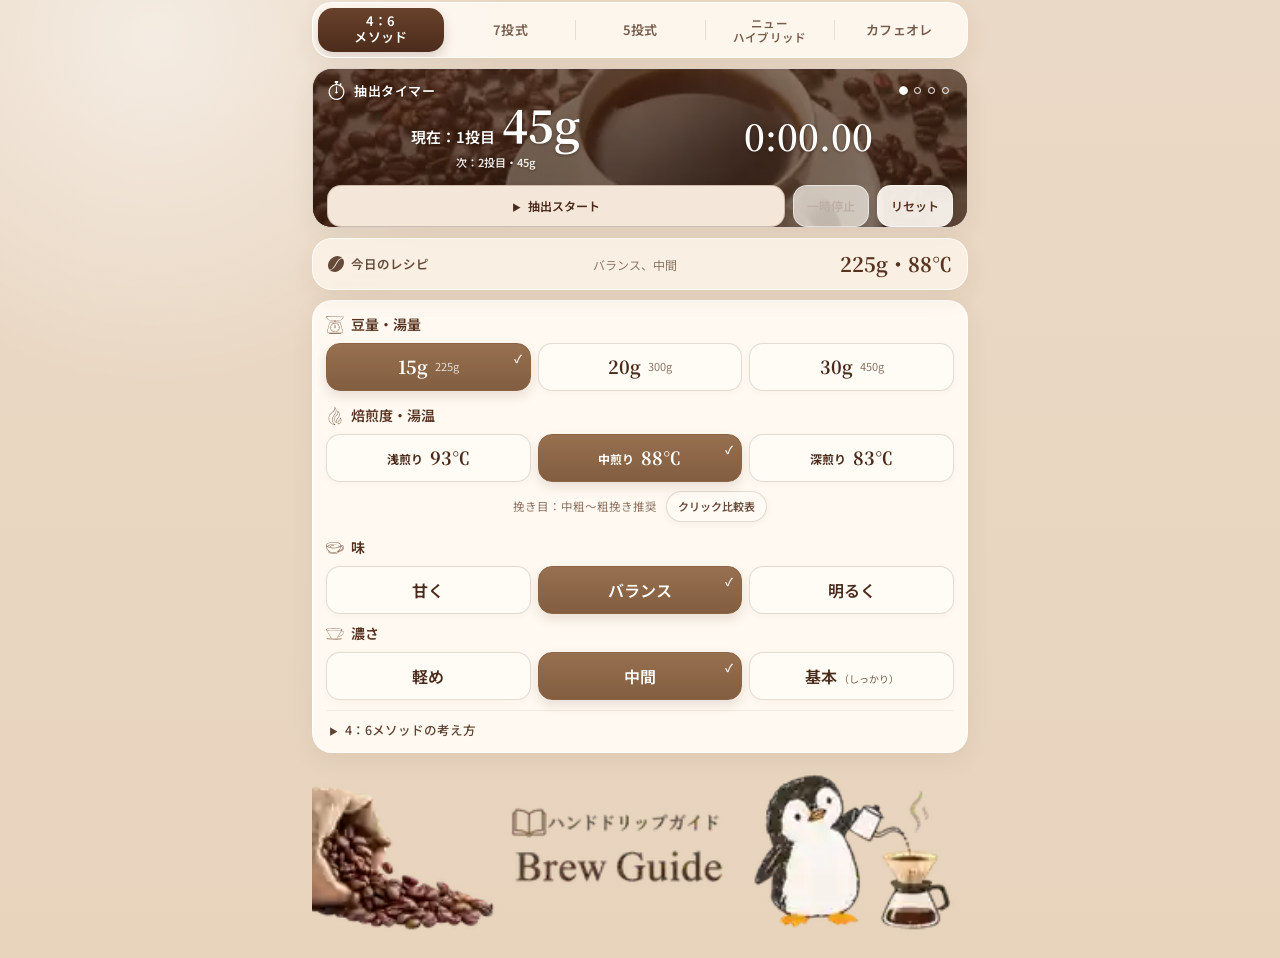
==== commit dd6d10a8: "Increase timer readout spacing across recipes" ====
--- a/index.html
+++ b/index.html
@@ -12,7 +12,7 @@
 <link href="https://fonts.googleapis.com/css2?family=Noto+Sans+JP:wght@400;500;600;700&family=Noto+Serif+JP:wght@500;600;700&display=swap" rel="stylesheet">
 <link rel="manifest" href="manifest.webmanifest?v=19">
 <link rel="apple-touch-icon" href="./apple-touch-icon.png?v=19">
-<link rel="stylesheet" href="./theme.css?v=34">
+<link rel="stylesheet" href="./theme.css?v=35">
 </head>
 <body>
 <main class="wrap">
@@ -769,7 +769,7 @@
 });
 
 if('serviceWorker' in navigator){
-  addEventListener('load',()=>navigator.serviceWorker.register('./sw.js?v=40').catch(()=>{}));
+  addEventListener('load',()=>navigator.serviceWorker.register('./sw.js?v=41').catch(()=>{}));
 }
 </script>
 </body>
--- a/theme.css
+++ b/theme.css
@@ -208,7 +208,7 @@
   justify-content:center;
 }
 .fourSixTimer .actions,.sevenTimer .actions,.hybridTimer .actions,.fiveTimer .actions{margin-top:0;transform:translateY(12px)}
-.hybridTimer .timerNext,.fiveTimer .timerNext{margin-top:7px;line-height:1.3}
+.fourSixTimer .timerNext,.hybridTimer .timerNext,.fiveTimer .timerNext{margin-top:7px;line-height:1.3}
 
 #cafePourCard{
   min-height:160px;
